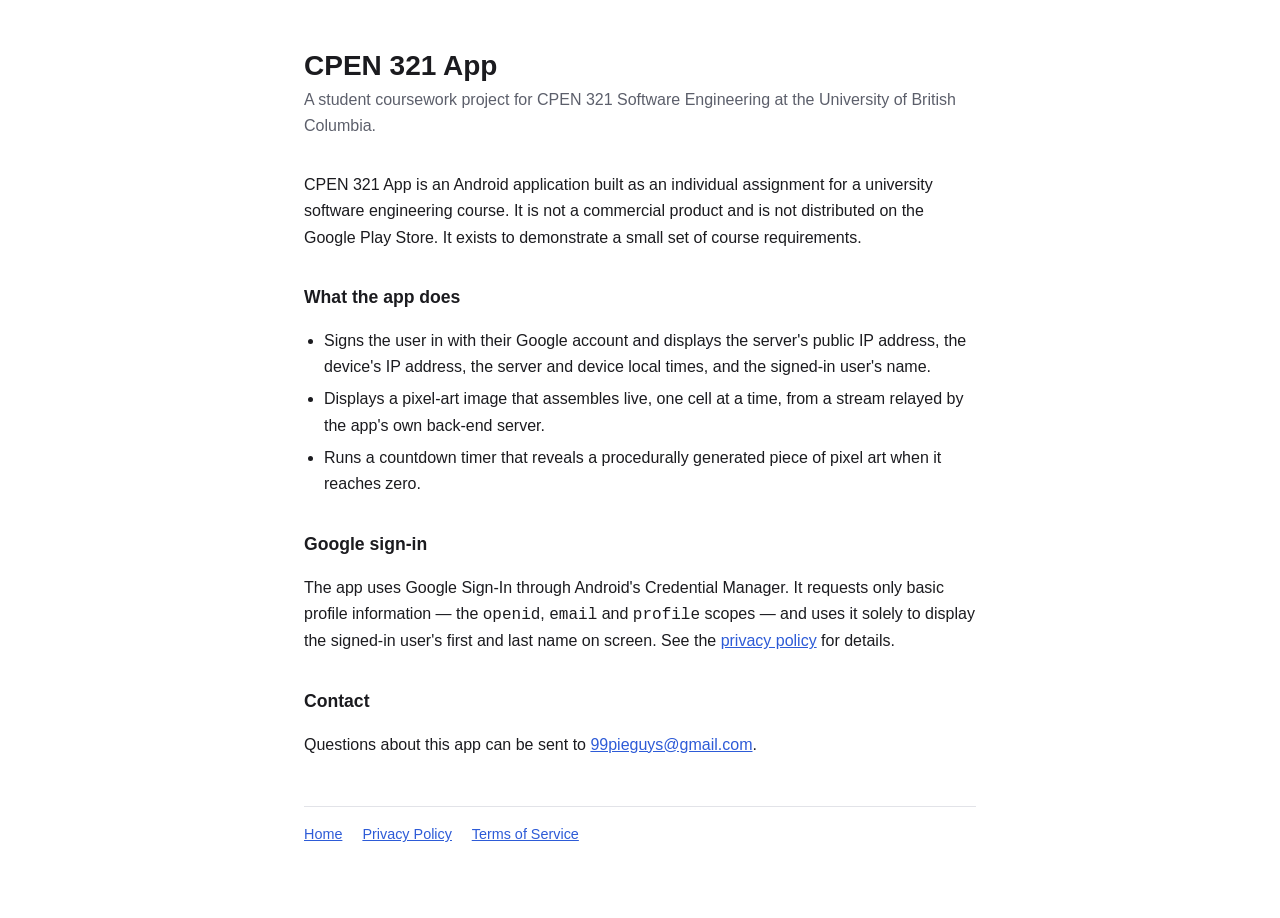
==== index.html @ afee07bf "Add home, privacy policy, and terms pages" ====
<!DOCTYPE html>
<html lang="en">
<head>
<meta charset="utf-8">
<meta name="viewport" content="width=device-width, initial-scale=1">
<title>CPEN 321 App</title>
<link rel="stylesheet" href="style.css">
</head>
<body>
<main>
  <h1>CPEN 321 App</h1>
  <p class="sub">A student coursework project for CPEN 321 Software Engineering at the University of British Columbia.</p>

  <p>CPEN 321 App is an Android application built as an individual assignment for a
  university software engineering course. It is not a commercial product and is not
  distributed on the Google Play Store. It exists to demonstrate a small set of
  course requirements.</p>

  <h2>What the app does</h2>
  <ul>
    <li>Signs the user in with their Google account and displays the server's public IP
        address, the device's IP address, the server and device local times, and the
        signed-in user's name.</li>
    <li>Displays a pixel-art image that assembles live, one cell at a time, from a
        stream relayed by the app's own back-end server.</li>
    <li>Runs a countdown timer that reveals a procedurally generated piece of pixel art
        when it reaches zero.</li>
  </ul>

  <h2>Google sign-in</h2>
  <p>The app uses Google Sign-In through Android's Credential Manager. It requests only
  basic profile information &mdash; the <code>openid</code>, <code>email</code> and
  <code>profile</code> scopes &mdash; and uses it solely to display the signed-in user's
  first and last name on screen. See the <a href="privacy.html">privacy policy</a> for
  details.</p>

  <h2>Contact</h2>
  <p>Questions about this app can be sent to
  <a href="mailto:99pieguys@gmail.com">99pieguys@gmail.com</a>.</p>

  <nav>
    <a href="index.html">Home</a>
    <a href="privacy.html">Privacy Policy</a>
    <a href="terms.html">Terms of Service</a>
  </nav>
</main>
</body>
</html>
---- style.css ----
:root {
  --bg: #ffffff;
  --fg: #1b1b1f;
  --muted: #5c5f6b;
  --rule: #e2e3e8;
  --accent: #2d5bd7;
}

@media (prefers-color-scheme: dark) {
  :root {
    --bg: #15161a;
    --fg: #e8e9ed;
    --muted: #a0a3ae;
    --rule: #2c2e36;
    --accent: #8aa9f5;
  }
}

* { box-sizing: border-box; }

body {
  margin: 0;
  padding: 48px 16px 72px;
  background: var(--bg);
  color: var(--fg);
  font: 16px/1.65 -apple-system, BlinkMacSystemFont, "Segoe UI", Roboto, Helvetica, Arial, sans-serif;
}

main { max-width: 42rem; margin: 0 auto; }

h1 { font-size: 1.75rem; line-height: 1.25; margin: 0 0 .25rem; }
h2 { font-size: 1.1rem; margin: 2rem 0 .5rem; }

.sub { color: var(--muted); margin: 0 0 2rem; }

a { color: var(--accent); }

ul { padding-left: 1.25rem; }
li { margin: .35rem 0; }

nav {
  margin-top: 3rem;
  padding-top: 1rem;
  border-top: 1px solid var(--rule);
  font-size: .9rem;
}

nav a { margin-right: 1rem; }

footer {
  margin-top: 2rem;
  color: var(--muted);
  font-size: .85rem;
}
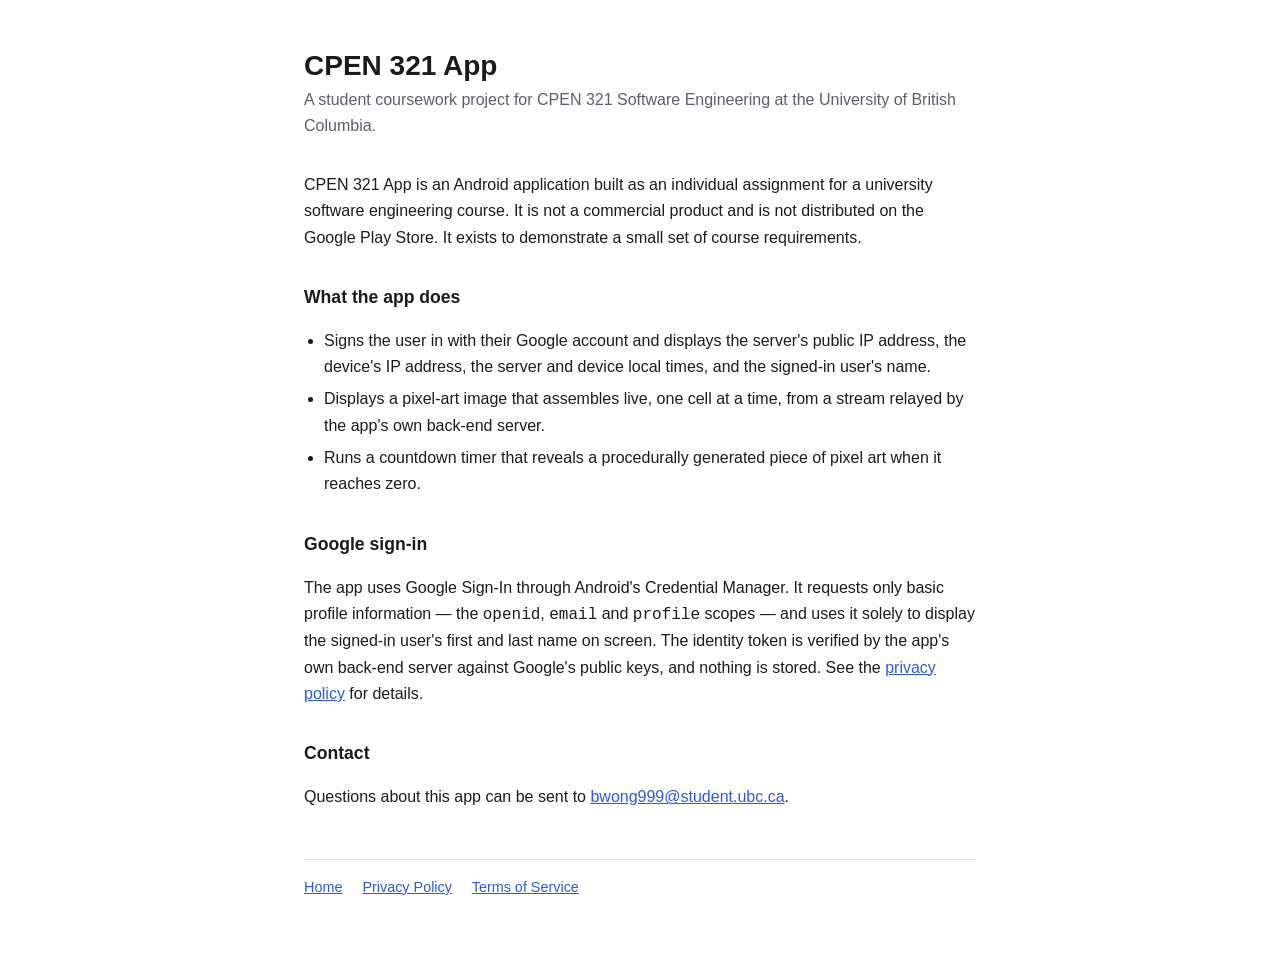
==== commit aba0237c: "docs: describe server-side token verification and update the contact address The privacy policy stat" ====
--- a/index.html
+++ b/index.html
@@ -31,12 +31,13 @@
   <p>The app uses Google Sign-In through Android's Credential Manager. It requests only
   basic profile information &mdash; the <code>openid</code>, <code>email</code> and
   <code>profile</code> scopes &mdash; and uses it solely to display the signed-in user's
-  first and last name on screen. See the <a href="privacy.html">privacy policy</a> for
-  details.</p>
+  first and last name on screen. The identity token is verified by the app's own
+  back-end server against Google's public keys, and nothing is stored. See the
+  <a href="privacy.html">privacy policy</a> for details.</p>
 
   <h2>Contact</h2>
   <p>Questions about this app can be sent to
-  <a href="mailto:99pieguys@gmail.com">99pieguys@gmail.com</a>.</p>
+  <a href="mailto:bwong999@student.ubc.ca">bwong999@student.ubc.ca</a>.</p>
 
   <nav>
     <a href="index.html">Home</a>
